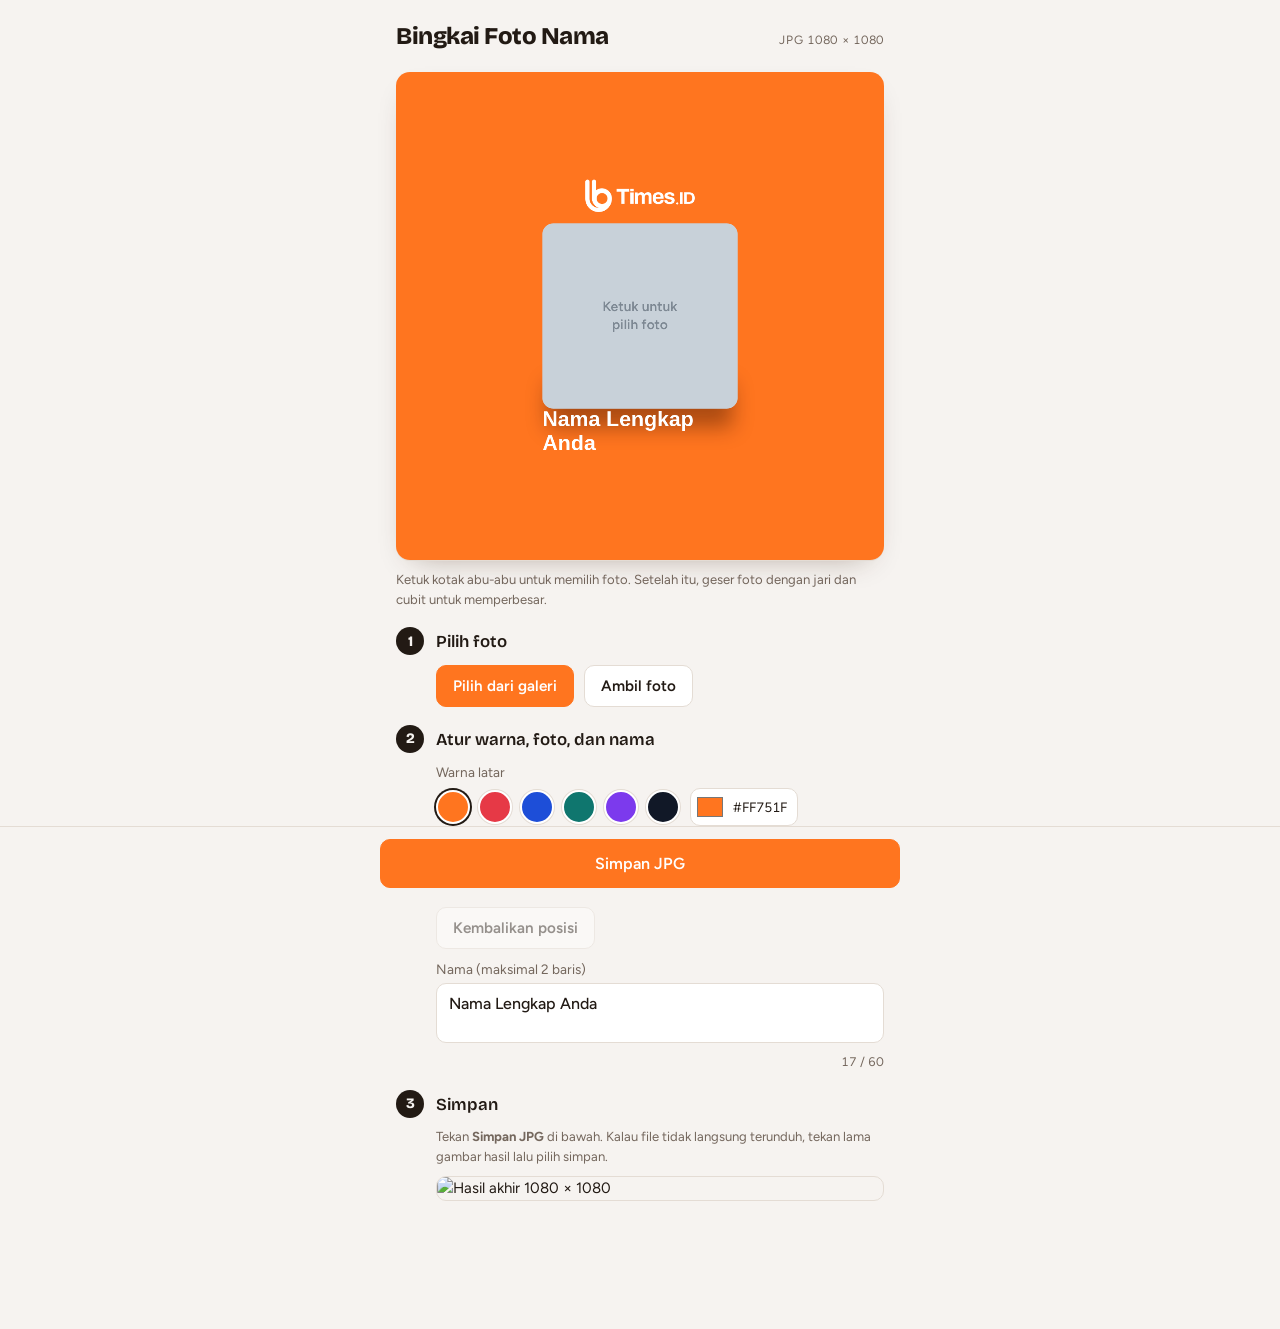
==== index.html @ 96c07615 "Selaraskan dengan master dan arahkan halaman utama ke editor foto Co-Authored-By: Claude Opus 5.5 <n" ====
<!doctype html>
<html lang="id">
<head>
<meta charset="utf-8">
<meta http-equiv="refresh" content="0; url=editor-foto/">
<title>Bingkai Foto Nama</title>
</head>
<body>
<p>Membuka editor... Kalau tidak berpindah otomatis, <a href="editor-foto/">klik di sini</a>.</p>
</body>
</html>
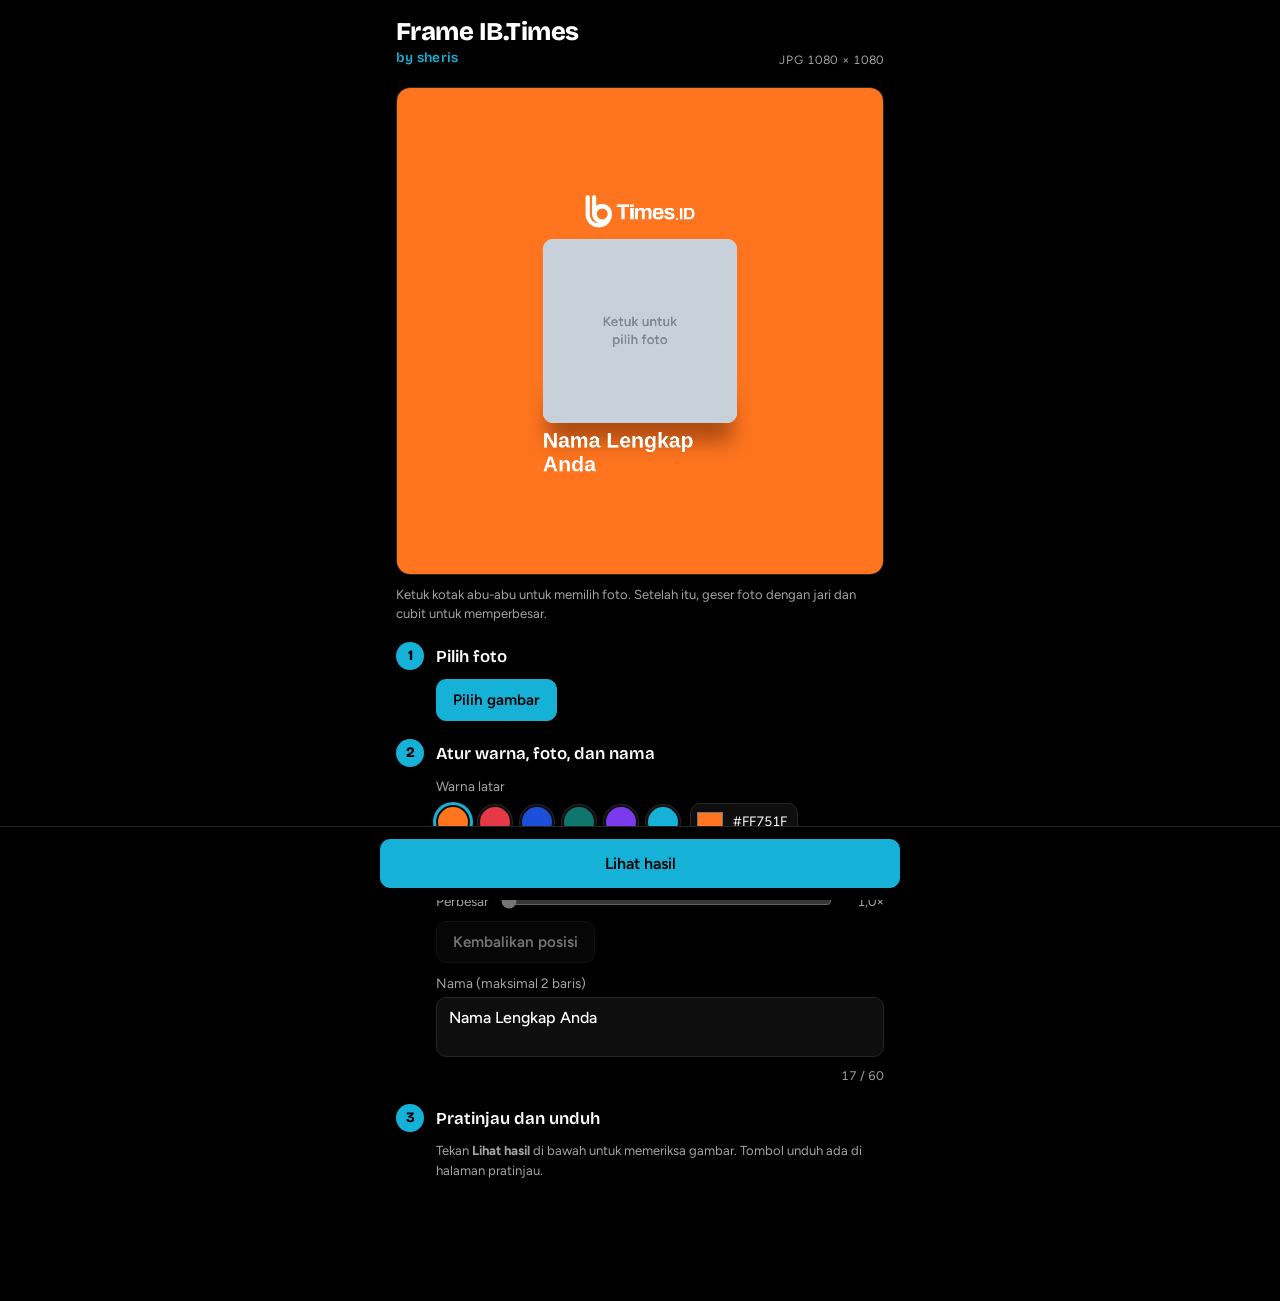
==== commit 598be1c9: "Revisi tampilan: judul Frame IB.Times, tema hitam-biru, jarak nama 15px, pratinjau sebelum unduh, ha" ====
--- a/index.html
+++ b/index.html
@@ -3,7 +3,7 @@
 <head>
 <meta charset="utf-8">
 <meta http-equiv="refresh" content="0; url=editor-foto/">
-<title>Bingkai Foto Nama</title>
+<title>Frame IB.Times</title>
 </head>
 <body>
 <p>Membuka editor... Kalau tidak berpindah otomatis, <a href="editor-foto/">klik di sini</a>.</p>
